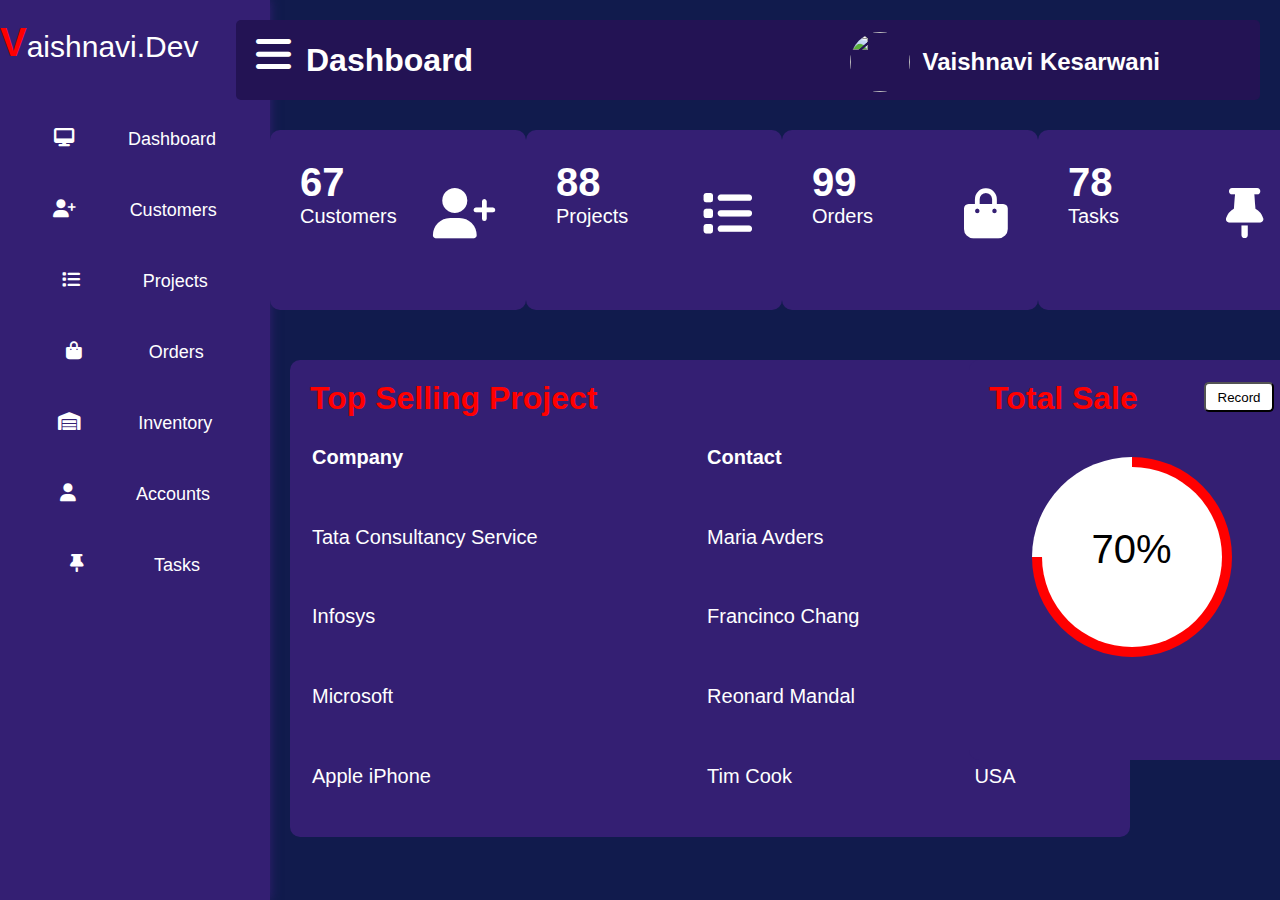
==== index.html @ 389d559a "Add files via upload" ====
<!DOCTYPE html>
<html lang="en">
<head>
    <meta charset="UTF-8">
    <meta name="viewport" content="width=device-width, initial-scale=1.0">
    <title>Dashboard</title>
    <link rel="stylesheet" href="dashboard.css">
    <link rel="stylesheet" href="https://cdnjs.cloudflare.com/ajax/libs/font-awesome/6.4.2/css/all.min.css">
</head>
<body>
    <div class="container">
        <input type="checkbox" id="check">
        
        <nav>
            <label for="check"><i class="fas fa-bars" id="sidebar_btn"></i></label>
            <h1>Dashboard</h1>
            <img src="C:\Users\omkes\Desktop\girl2.jpg" height="60px" width="60px">
            <h2>Vaishnavi Kesarwani</h2>
        </nav>
        <div class="sidebar">
            <div class="profile">
            <h1>V</h1>
            <p>aishnavi.Dev</p>
        </div>

        <a href="#"><i class="fas fa-desktop"></i><span>Dashboard</span></a>
        <a href="#"><i class="fa-solid fa-user-plus"></i><span>Customers</span></a>
        <a href="#"><i class="fa-solid fa-list"></i><span>Projects</span></a>
        <a href="#"><i class="fa-solid fa-bag-shopping"></i><span>Orders</span></a>
        <a href="#"><i class="fa-solid fa-warehouse"></i><span>Inventory</span></a>
        <a href="#"><i class="fa-solid fa-user"></i><span>Accounts</span></a>
        <a href="#"><i class="fa-solid fa-thumbtack"></i><span>Tasks</span></a>
        
        </div>

        <div class="card">
            <div class="card1"><h1>67</h1>
            <p>Customers</p>
            <div><i class="fa-solid fa-user-plus"></i></div>
            </div>
            <div class="card1"><h1>88</h1>
                <p>Projects</p>
                <div><i class="fa-solid fa-list"></i></div>
            </div>
            <div class="card1"><h1>99</h1>
                <p>Orders</p>
                <div><i class="fa-solid fa-bag-shopping"></i></div>
            </div>
            <div class="card1"><h1>78</h1>
                <p>Tasks</p>
                <div><i class="fa-solid fa-thumbtack"></i></div>
            </div>

            <div class="table">
                <h1>Top Selling Project</h1>
                <input type="submit" value="Record">
                <table height="400px" width="800px">
                    <tr>
                        <th>Company</th>
                        <th>Contact</th>
                        <th>Country</th>
                    </tr>
                    <tr>
                        <td>Tata Consultancy Service</td>
                        <td>Maria Avders</td>
                        <td>India</td>
                    </tr>
                    <tr>
                        <td>Infosys</td>
                        <td>Francinco Chang</td>
                        <td>India</td>    
                    </tr>
                    <tr>
                        <td>Microsoft</td>
                        <td>Reonard Mandal</td>
                        <td>USA</td>    
                    </tr> 
                    <tr>
                        <td>Apple iPhone</td>
                        <td>Tim Cook</td>
                        <td>USA</td>    
                    </tr>
                </table>
            </div>

            <div class="total_sale">
                <h1>Total Sale</h1>
                <input type="submit" value="Record">
                <div><p>70%</p></div>
            </div>
        </div>
    </div>
</body>

</html>
---- dashboard.css ----
*{
    margin: 0;
    padding: 0;
    box-sizing: border-box;
    font-family: sans-serif;
}

.container{
    height: 900px;
    width: 100%;
   
    background-color: rgb(17, 27, 77);
    
}

.sidebar{
    height:900px;
    width: 270px;
    background-color: rgb(52, 31, 115);
    box-shadow: 0 0 10px  rgb(52, 31, 115);
    display: flex;
    flex-direction:column ;
    text-align: center;
    transition: all 1s;
}

.sidebar .profile{
    display: flex;
    margin-top: 20px;
    transition: all 1s;
}

.sidebar .profile h1{
    color: red;
    font-size: 40px;
    transition: all 1s;
}

.sidebar .profile p{
    color: white;
    font-size: 30px;
    margin-top: 10px;
    margin-bottom: 40px;
    
}

.sidebar a{
    text-decoration: none;
    color: white;
    display: block;
    padding: 25px 0px;
  
    font-size: 18px;
    display: flex;
    justify-content: space-evenly;
}

.sidebar a:hover{
    background-color: rgb(35, 35, 86);
    display: block;
    display: flex;
    justify-content: space-evenly;

}

nav{
    height: 80px;
    width: 80%;
    line-height: 50px;
    float: right;
    background-color:rgb(35, 19, 84) ;
    position: absolute;
    top: 20px;
    right: 20px;
    border-radius: 5px;
    transition: all 1s;
    }

nav h1{
    color: white;
    padding: 15px 0px;
    position: absolute;
    left: 70px;
}
nav img{
    border-radius: 50%;
    float: right;
    position: absolute;
    top: 12px;
    right: 350px;
}   
nav h2{
    color: white;
    float: left;
    position: absolute;
    top:17px;
    right: 100px;

}

label{
    font-size: 40px;
    color: white;
    position: absolute;
    top: 10px;
    left: 20px;
}

.card{
    width: 80%;
    height: 200px;
    display: flex;
    justify-content: space-evenly;
    position: absolute;
    top:130px;
    left: 270px;
    transition: all 1s;
}

.card1{
    height: 180px;
    width: 280px;
    color: white;
    background-color:  rgb(52, 31, 115);
    transition: all 1s;
    border-radius: 10px;
    padding: 30px 30px;
}

.card1 h1{
    font-size: 40px;
    font-weight: 800;
}
.card1 p{
    color: white;
    font-size: 20px;
}

.card1 div i{
    font-size: 50px;
    float: right;
    margin-top: -40px;
    
}

.card1:hover{
    box-shadow: 0 0 10px rgb(34, 34, 149);
    height: 186px;
    width: 290px;
    cursor: pointer;
    
}

.table{
    position: absolute;
    top:200px;
    left: 20px;
    background-color:  rgb(52, 31, 115);
    border-radius: 10px;
    margin-top: 30px;
    padding: 20px 20px;
    transition: all 1s;
}

table{
    text-align: left;
    font-size: 20px;
    color: white;
    transition: all 1s;
} 

.table h1{
    color: red;
}

.table input{
    float: right;
    background-color: white;
    height: 30px;
    width: 70px;
    border-radius: 5px;
    margin-top: -35px;
    margin-left: -75px;
cursor: pointer;
}

.total_sale{
    height: 400px;
    width: 325px;
    background-color:  rgb(52, 31, 115);
    position: absolute;
    top:200px;
   right: 0px;
   margin-top: 30px;
   border-radius: 10px;
   padding: 20px 20px;
   transition: all 1s;
}


.total_sale h1{
    color: red;
}

.total_sale input{
    float: right;
    background-color: white;
    height: 30px;
    width: 70px;
    border-radius: 5px;
    margin-top: -35px;
    margin-left: -75px;
cursor: pointer;
}

.total_sale div{
    height: 200px;
    width: 200px;
    border-radius: 50%;
    background-image:conic-gradient(red 0deg,red 270deg, white 270deg, white 360deg);
    text-align: center;
    margin: auto;
    margin-top: 40px;
    padding: 10px 0px;
}

.total_sale  div p{
    height: 180px;
    width: 180px;
    background-color: white;
    border-radius: 50%;
    font-size: 40px;
    font-weight: 500;
    padding: 60px 0px;
    margin-left: 10px;
    }

    #check:checked ~ .sidebar{
        left: -190px;
        width: 100px;
    }
    
    #check:checked ~ .sidebar a span{
        display: none;
    }
    
    #check:checked ~ .sidebar a{
        font-size: 25px;
        margin-left: 0px;
        width: 80px;
        display: block;
    }
    
    #check:checked ~ .sidebar .profile p{
        display: none;

    }

    #check:checked ~ .sidebar .profile h1{
        margin-left:20px;

    }

    #check:checked ~ nav{
        width: 90%;
    }

    #check:checked ~ .card{
        width: 90%;
    margin-left: -170px;
    }

    #check:checked ~ .card .card1{
        width: 300px;
        
    }

    #check:checked ~ .card .table{
        width: 900px;
        margin-left: 10px;
    }

    #check:checked ~ .card .total_sale{
        width: 400px;
    }

    #check{
        display: none;
    }
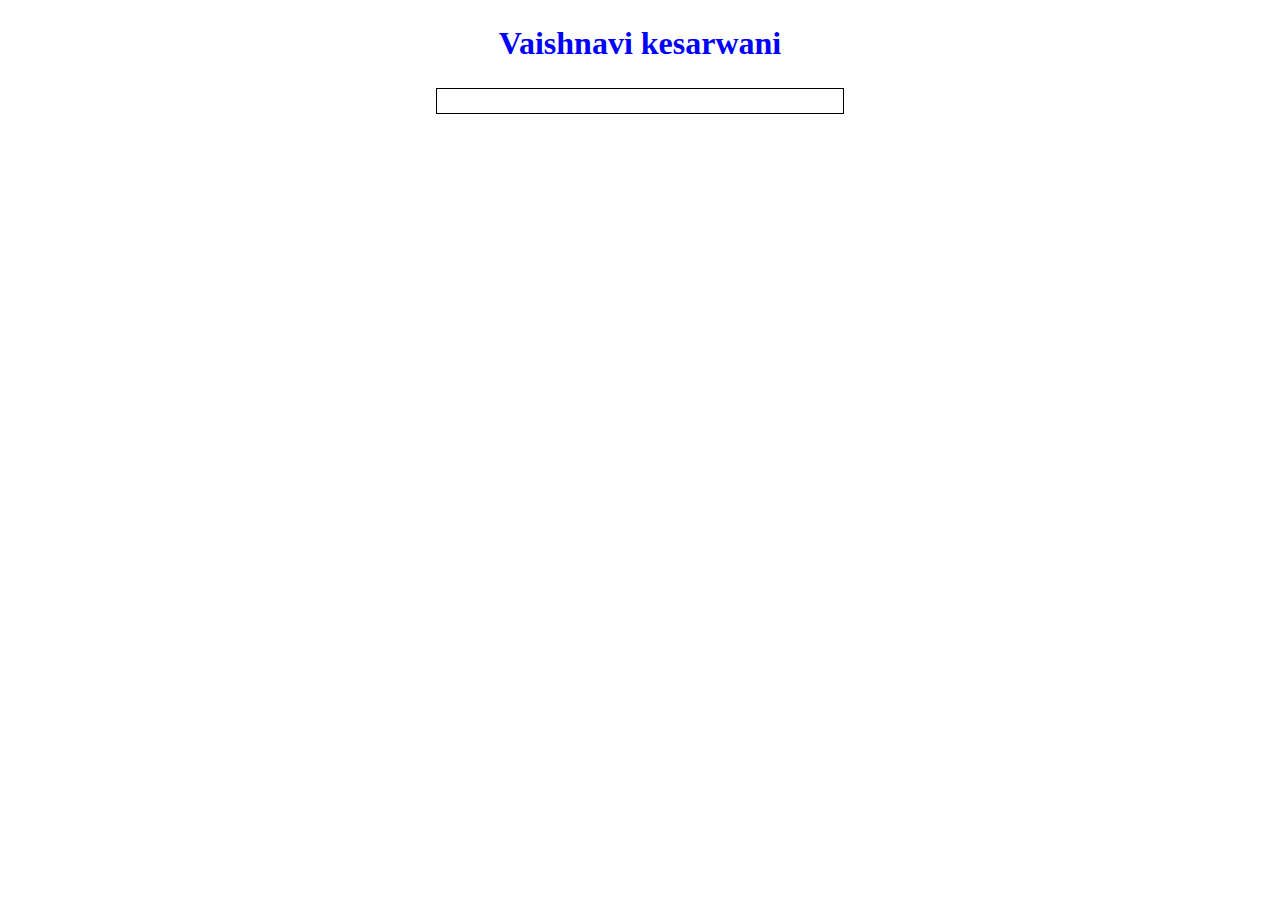
==== commit 9b9bfccd: "multieffect design" ====
--- a/index.html
+++ b/index.html
@@ -3,93 +3,22 @@
 <head>
     <meta charset="UTF-8">
     <meta name="viewport" content="width=device-width, initial-scale=1.0">
-    <title>Dashboard</title>
-    <link rel="stylesheet" href="dashboard.css">
-    <link rel="stylesheet" href="https://cdnjs.cloudflare.com/ajax/libs/font-awesome/6.4.2/css/all.min.css">
+    <title>Multiside Effect</title>
+    <link rel="stylesheet" href="multieffect.css">
+    <link rel="stylesheet" href="https://cdnjs.cloudflare.com/ajax/libs/font-awesome/6.4.2/css/all.min.css" integrity="sha512-z3gLpd7yknf1YoNbCzqRKc4qyor8gaKU1qmn+CShxbuBusANI9QpRohGBreCFkKxLhei6S9CQXFEbbKuqLg0DA==" crossorigin="anonymous" referrerpolicy="no-referrer" />
+
 </head>
 <body>
-    <div class="container">
-        <input type="checkbox" id="check">
-        
-        <nav>
-            <label for="check"><i class="fas fa-bars" id="sidebar_btn"></i></label>
-            <h1>Dashboard</h1>
-            <img src="C:\Users\omkes\Desktop\girl2.jpg" height="60px" width="60px">
-            <h2>Vaishnavi Kesarwani</h2>
-        </nav>
-        <div class="sidebar">
-            <div class="profile">
-            <h1>V</h1>
-            <p>aishnavi.Dev</p>
-        </div>
+    <h1>Vaishnavi kesarwani</h1>
+    <div class="box">
+        <a href="#" class="box-img">
+            <img src="C:\Users\omkes\Desktop\html files\soft.jpg" alt="">
+            <div class="over-layer">
+                <!-- <i class="fa-solid fa-magnifying-glass"></i> -->
+                <i class="fa fa-search"></i>
 
-        <a href="#"><i class="fas fa-desktop"></i><span>Dashboard</span></a>
-        <a href="#"><i class="fa-solid fa-user-plus"></i><span>Customers</span></a>
-        <a href="#"><i class="fa-solid fa-list"></i><span>Projects</span></a>
-        <a href="#"><i class="fa-solid fa-bag-shopping"></i><span>Orders</span></a>
-        <a href="#"><i class="fa-solid fa-warehouse"></i><span>Inventory</span></a>
-        <a href="#"><i class="fa-solid fa-user"></i><span>Accounts</span></a>
-        <a href="#"><i class="fa-solid fa-thumbtack"></i><span>Tasks</span></a>
-        
-        </div>
-
-        <div class="card">
-            <div class="card1"><h1>67</h1>
-            <p>Customers</p>
-            <div><i class="fa-solid fa-user-plus"></i></div>
             </div>
-            <div class="card1"><h1>88</h1>
-                <p>Projects</p>
-                <div><i class="fa-solid fa-list"></i></div>
-            </div>
-            <div class="card1"><h1>99</h1>
-                <p>Orders</p>
-                <div><i class="fa-solid fa-bag-shopping"></i></div>
-            </div>
-            <div class="card1"><h1>78</h1>
-                <p>Tasks</p>
-                <div><i class="fa-solid fa-thumbtack"></i></div>
-            </div>
-
-            <div class="table">
-                <h1>Top Selling Project</h1>
-                <input type="submit" value="Record">
-                <table height="400px" width="800px">
-                    <tr>
-                        <th>Company</th>
-                        <th>Contact</th>
-                        <th>Country</th>
-                    </tr>
-                    <tr>
-                        <td>Tata Consultancy Service</td>
-                        <td>Maria Avders</td>
-                        <td>India</td>
-                    </tr>
-                    <tr>
-                        <td>Infosys</td>
-                        <td>Francinco Chang</td>
-                        <td>India</td>    
-                    </tr>
-                    <tr>
-                        <td>Microsoft</td>
-                        <td>Reonard Mandal</td>
-                        <td>USA</td>    
-                    </tr> 
-                    <tr>
-                        <td>Apple iPhone</td>
-                        <td>Tim Cook</td>
-                        <td>USA</td>    
-                    </tr>
-                </table>
-            </div>
-
-            <div class="total_sale">
-                <h1>Total Sale</h1>
-                <input type="submit" value="Record">
-                <div><p>70%</p></div>
-            </div>
-        </div>
+        </a>
     </div>
 </body>
-
 </html>--- a/multieffect.css
+++ b/multieffect.css
@@ -0,0 +1,104 @@
+h1{
+    text-align: center;
+    line-height: 45px;
+    color: blue;
+}
+
+.box{
+    width: 400px;
+    border: 1px solid black;
+    margin: 0 auto;
+    padding: 3px;
+    position: relative;
+    overflow: hidden;
+}
+
+.box-img{
+    display: block;
+}
+
+.box-img img{
+    width: 100%;
+    height: auto;
+}
+
+.over-layer{
+    position: absolute;
+    top: 0;
+    left: 0;
+    width: 100%;
+    height: 100%;
+    text-align: center;
+}
+
+.box-img:before,
+ .box-img:after,
+.box-img .over-layer:before,
+.box-img .over-layer:after{
+    content: "";
+    width: 50%;
+    height: 50%;
+    position: absolute;
+    background: rgba(255, 255, 255, 0.4);
+    transition: all 0.4s ease-in-out 0s;
+}
+
+.box .box-img:before{
+    left: -100%;
+    top: 0;
+}
+
+.box:hover .box-img:before{
+    left:0%;
+}
+
+.box .box-img:after{
+    top: -100%;
+    right: 0;
+    background: rgba(255, 255, 255, 0.8);
+}
+
+.box:hover .box-img::after{
+    right:0%;
+    top:0%;
+}
+
+.box .over-layer:before{
+    left: 0;
+    bottom: -100%;
+    background: rgba(255, 255, 255, 0.8);
+}
+
+.box-img:hover .over-layer:before{
+   bottom: 0;
+   left: 0;
+}
+
+.box .over-layer:after{
+    right: 0;
+    bottom: -100%;
+    background: rgba(255, 255, 255, 0.4);
+}
+
+.box-img:hover .over-layer:after{
+    bottom: 0;
+    right: 0;
+ }
+ 
+ .box .over-layer i{
+    position: relative;
+    top:40%;
+    font-size: 35px;
+    color: red;
+    z-index: 1;
+    opacity: 0;
+    transition: all .40s ease-in-out 0.1s;
+}
+
+.box:hover .over-layer i{
+    opacity: 1;
+    transition-delay: 0.1s;
+}
+
+
+
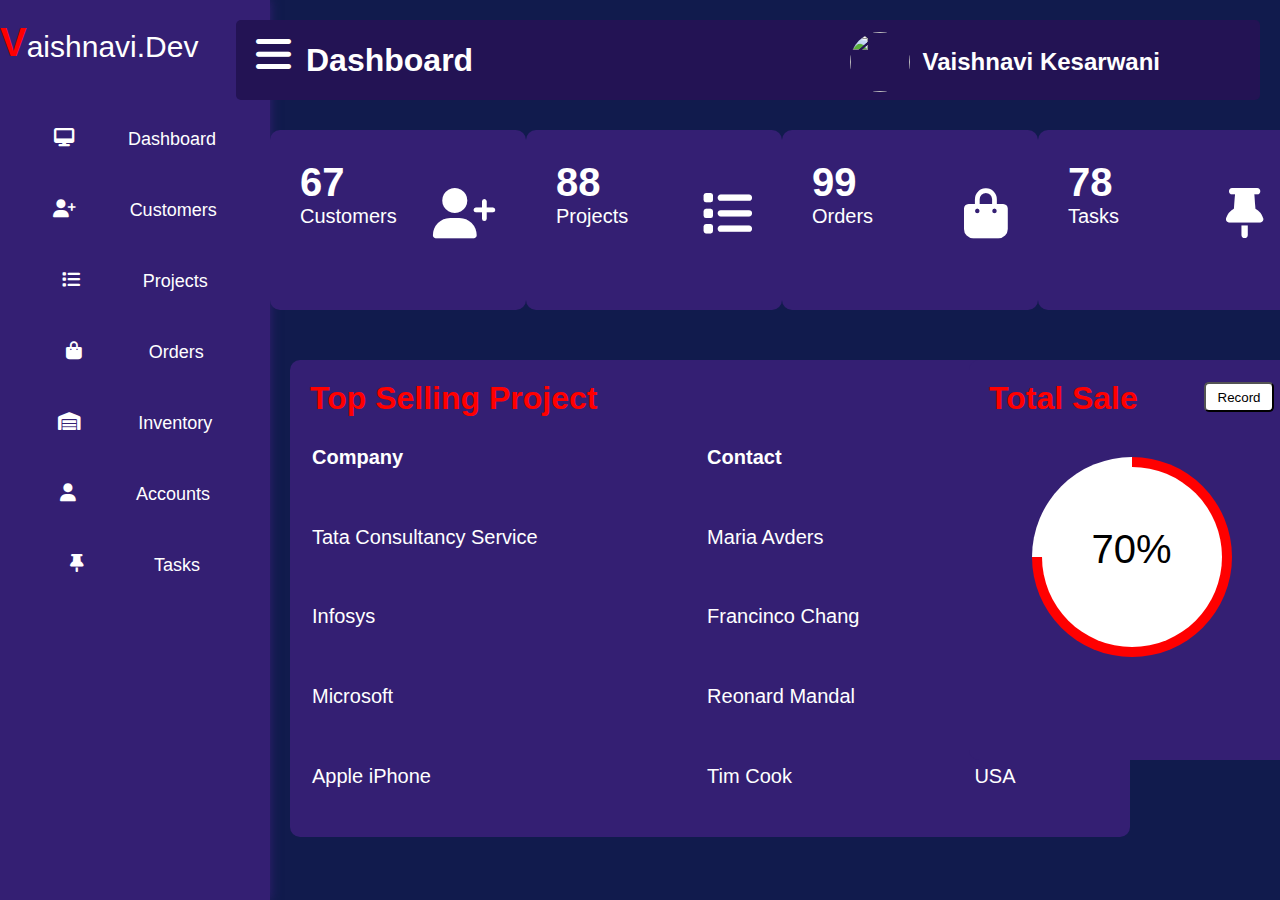
==== commit f4a7a0b5: "Update and rename dashboard.html to index.html" ====
--- a/index.html
+++ b/index.html
@@ -3,22 +3,93 @@
 <head>
     <meta charset="UTF-8">
     <meta name="viewport" content="width=device-width, initial-scale=1.0">
-    <title>Multiside Effect</title>
-    <link rel="stylesheet" href="multieffect.css">
-    <link rel="stylesheet" href="https://cdnjs.cloudflare.com/ajax/libs/font-awesome/6.4.2/css/all.min.css" integrity="sha512-z3gLpd7yknf1YoNbCzqRKc4qyor8gaKU1qmn+CShxbuBusANI9QpRohGBreCFkKxLhei6S9CQXFEbbKuqLg0DA==" crossorigin="anonymous" referrerpolicy="no-referrer" />
-
+    <title>Dashboard</title>
+    <link rel="stylesheet" href="dashboard.css">
+    <link rel="stylesheet" href="https://cdnjs.cloudflare.com/ajax/libs/font-awesome/6.4.2/css/all.min.css">
 </head>
 <body>
-    <h1>Vaishnavi kesarwani</h1>
-    <div class="box">
-        <a href="#" class="box-img">
-            <img src="C:\Users\omkes\Desktop\html files\soft.jpg" alt="">
-            <div class="over-layer">
-                <!-- <i class="fa-solid fa-magnifying-glass"></i> -->
-                <i class="fa fa-search"></i>
+    <div class="container">
+        <input type="checkbox" id="check">
+        
+        <nav>
+            <label for="check"><i class="fas fa-bars" id="sidebar_btn"></i></label>
+            <h1>Dashboard</h1>
+            <img src="C:\Users\omkes\Desktop\html files\girl2.jpg" height="60px" width="60px">
+            <h2>Vaishnavi Kesarwani</h2>
+        </nav>
+        <div class="sidebar">
+            <div class="profile">
+            <h1>V</h1>
+            <p>aishnavi.Dev</p>
+        </div>
 
+        <a href="#"><i class="fas fa-desktop"></i><span>Dashboard</span></a>
+        <a href="#"><i class="fa-solid fa-user-plus"></i><span>Customers</span></a>
+        <a href="#"><i class="fa-solid fa-list"></i><span>Projects</span></a>
+        <a href="#"><i class="fa-solid fa-bag-shopping"></i><span>Orders</span></a>
+        <a href="#"><i class="fa-solid fa-warehouse"></i><span>Inventory</span></a>
+        <a href="#"><i class="fa-solid fa-user"></i><span>Accounts</span></a>
+        <a href="#"><i class="fa-solid fa-thumbtack"></i><span>Tasks</span></a>
+        
+        </div>
+
+        <div class="card">
+            <div class="card1"><h1>67</h1>
+            <p>Customers</p>
+            <div><i class="fa-solid fa-user-plus"></i></div>
             </div>
-        </a>
+            <div class="card1"><h1>88</h1>
+                <p>Projects</p>
+                <div><i class="fa-solid fa-list"></i></div>
+            </div>
+            <div class="card1"><h1>99</h1>
+                <p>Orders</p>
+                <div><i class="fa-solid fa-bag-shopping"></i></div>
+            </div>
+            <div class="card1"><h1>78</h1>
+                <p>Tasks</p>
+                <div><i class="fa-solid fa-thumbtack"></i></div>
+            </div>
+
+            <div class="table">
+                <h1>Top Selling Project</h1>
+                <input type="submit" value="Record">
+                <table height="400px" width="800px">
+                    <tr>
+                        <th>Company</th>
+                        <th>Contact</th>
+                        <th>Country</th>
+                    </tr>
+                    <tr>
+                        <td>Tata Consultancy Service</td>
+                        <td>Maria Avders</td>
+                        <td>India</td>
+                    </tr>
+                    <tr>
+                        <td>Infosys</td>
+                        <td>Francinco Chang</td>
+                        <td>India</td>    
+                    </tr>
+                    <tr>
+                        <td>Microsoft</td>
+                        <td>Reonard Mandal</td>
+                        <td>USA</td>    
+                    </tr> 
+                    <tr>
+                        <td>Apple iPhone</td>
+                        <td>Tim Cook</td>
+                        <td>USA</td>    
+                    </tr>
+                </table>
+            </div>
+
+            <div class="total_sale">
+                <h1>Total Sale</h1>
+                <input type="submit" value="Record">
+                <div><p>70%</p></div>
+            </div>
+        </div>
     </div>
 </body>
-</html>+
+</html>
--- a/dashboard.css
+++ b/dashboard.css
@@ -0,0 +1,289 @@
+*{
+    margin: 0;
+    padding: 0;
+    box-sizing: border-box;
+    font-family: sans-serif;
+}
+
+.container{
+    height: 900px;
+    width: 100%;
+   
+    background-color: rgb(17, 27, 77);
+    
+}
+
+.sidebar{
+    height:900px;
+    width: 270px;
+    background-color: rgb(52, 31, 115);
+    box-shadow: 0 0 10px  rgb(52, 31, 115);
+    display: flex;
+    flex-direction:column ;
+    text-align: center;
+    transition: all 1s;
+}
+
+.sidebar .profile{
+    display: flex;
+    margin-top: 20px;
+    transition: all 1s;
+}
+
+.sidebar .profile h1{
+    color: red;
+    font-size: 40px;
+    transition: all 1s;
+}
+
+.sidebar .profile p{
+    color: white;
+    font-size: 30px;
+    margin-top: 10px;
+    margin-bottom: 40px;
+    
+}
+
+.sidebar a{
+    text-decoration: none;
+    color: white;
+    display: block;
+    padding: 25px 0px;
+  
+    font-size: 18px;
+    display: flex;
+    justify-content: space-evenly;
+}
+
+.sidebar a:hover{
+    background-color: rgb(35, 35, 86);
+    display: block;
+    display: flex;
+    justify-content: space-evenly;
+
+}
+
+nav{
+    height: 80px;
+    width: 80%;
+    line-height: 50px;
+    float: right;
+    background-color:rgb(35, 19, 84) ;
+    position: absolute;
+    top: 20px;
+    right: 20px;
+    border-radius: 5px;
+    transition: all 1s;
+    }
+
+nav h1{
+    color: white;
+    padding: 15px 0px;
+    position: absolute;
+    left: 70px;
+}
+nav img{
+    border-radius: 50%;
+    float: right;
+    position: absolute;
+    top: 12px;
+    right: 350px;
+}   
+nav h2{
+    color: white;
+    float: left;
+    position: absolute;
+    top:17px;
+    right: 100px;
+
+}
+
+label{
+    font-size: 40px;
+    color: white;
+    position: absolute;
+    top: 10px;
+    left: 20px;
+}
+
+.card{
+    width: 80%;
+    height: 200px;
+    display: flex;
+    justify-content: space-evenly;
+    position: absolute;
+    top:130px;
+    left: 270px;
+    transition: all 1s;
+}
+
+.card1{
+    height: 180px;
+    width: 280px;
+    color: white;
+    background-color:  rgb(52, 31, 115);
+    transition: all 1s;
+    border-radius: 10px;
+    padding: 30px 30px;
+}
+
+.card1 h1{
+    font-size: 40px;
+    font-weight: 800;
+}
+.card1 p{
+    color: white;
+    font-size: 20px;
+}
+
+.card1 div i{
+    font-size: 50px;
+    float: right;
+    margin-top: -40px;
+    
+}
+
+.card1:hover{
+    box-shadow: 0 0 10px rgb(34, 34, 149);
+    height: 186px;
+    width: 290px;
+    cursor: pointer;
+    
+}
+
+.table{
+    position: absolute;
+    top:200px;
+    left: 20px;
+    background-color:  rgb(52, 31, 115);
+    border-radius: 10px;
+    margin-top: 30px;
+    padding: 20px 20px;
+    transition: all 1s;
+}
+
+table{
+    text-align: left;
+    font-size: 20px;
+    color: white;
+    transition: all 1s;
+} 
+
+.table h1{
+    color: red;
+}
+
+.table input{
+    float: right;
+    background-color: white;
+    height: 30px;
+    width: 70px;
+    border-radius: 5px;
+    margin-top: -35px;
+    margin-left: -75px;
+cursor: pointer;
+}
+
+.total_sale{
+    height: 400px;
+    width: 325px;
+    background-color:  rgb(52, 31, 115);
+    position: absolute;
+    top:200px;
+   right: 0px;
+   margin-top: 30px;
+   border-radius: 10px;
+   padding: 20px 20px;
+   transition: all 1s;
+}
+
+
+.total_sale h1{
+    color: red;
+}
+
+.total_sale input{
+    float: right;
+    background-color: white;
+    height: 30px;
+    width: 70px;
+    border-radius: 5px;
+    margin-top: -35px;
+    margin-left: -75px;
+cursor: pointer;
+}
+
+.total_sale div{
+    height: 200px;
+    width: 200px;
+    border-radius: 50%;
+    background-image:conic-gradient(red 0deg,red 270deg, white 270deg, white 360deg);
+    text-align: center;
+    margin: auto;
+    margin-top: 40px;
+    padding: 10px 0px;
+}
+
+.total_sale  div p{
+    height: 180px;
+    width: 180px;
+    background-color: white;
+    border-radius: 50%;
+    font-size: 40px;
+    font-weight: 500;
+    padding: 60px 0px;
+    margin-left: 10px;
+    }
+
+    #check:checked ~ .sidebar{
+        left: -190px;
+        width: 100px;
+    }
+    
+    #check:checked ~ .sidebar a span{
+        display: none;
+    }
+    
+    #check:checked ~ .sidebar a{
+        font-size: 25px;
+        margin-left: 0px;
+        width: 80px;
+        display: block;
+    }
+    
+    #check:checked ~ .sidebar .profile p{
+        display: none;
+
+    }
+
+    #check:checked ~ .sidebar .profile h1{
+        margin-left:20px;
+
+    }
+
+    #check:checked ~ nav{
+        width: 90%;
+    }
+
+    #check:checked ~ .card{
+        width: 90%;
+    margin-left: -170px;
+    }
+
+    #check:checked ~ .card .card1{
+        width: 300px;
+        
+    }
+
+    #check:checked ~ .card .table{
+        width: 900px;
+        margin-left: 10px;
+    }
+
+    #check:checked ~ .card .total_sale{
+        width: 400px;
+    }
+
+    #check{
+        display: none;
+    }
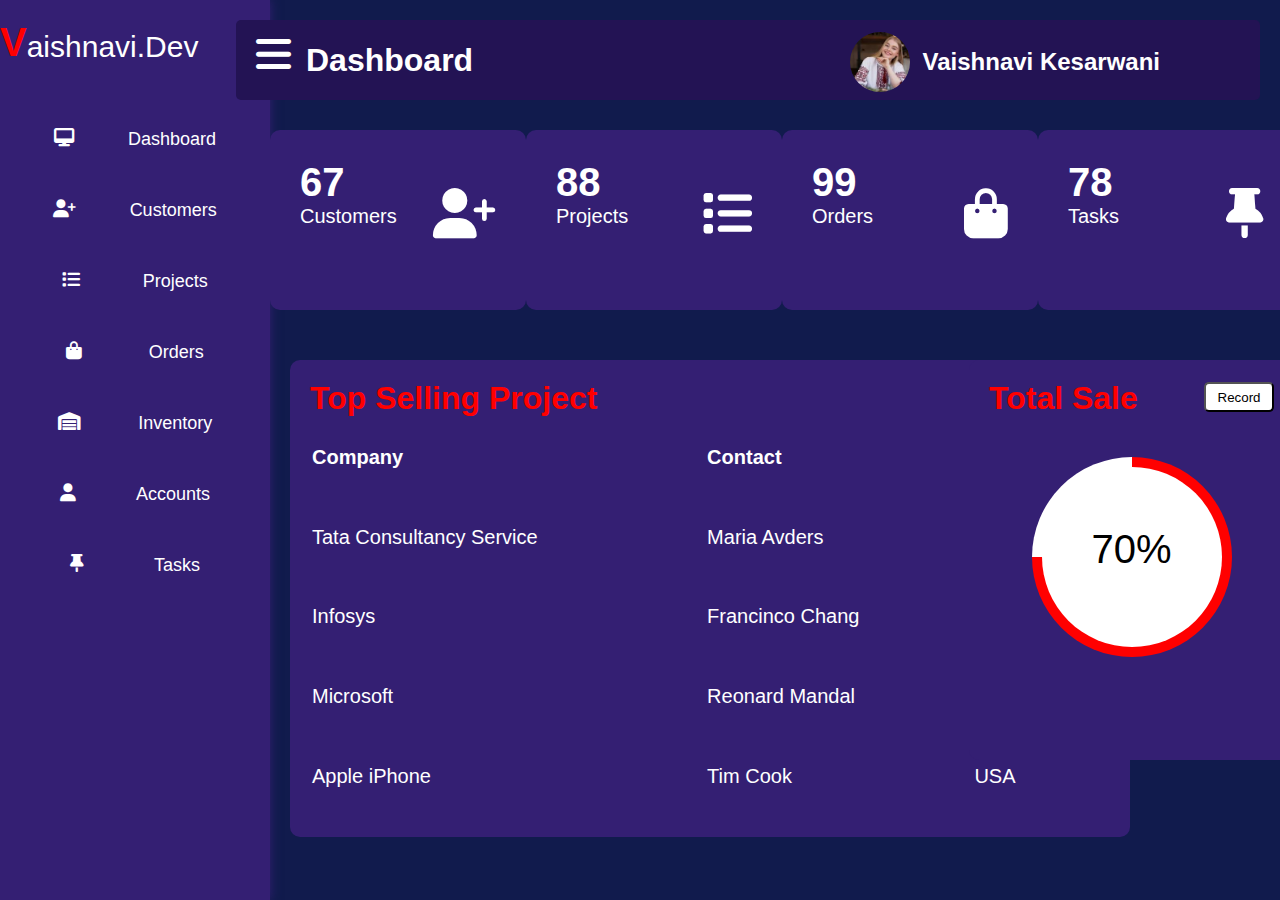
==== commit 974b4b4e: "Update index.html" ====
--- a/index.html
+++ b/index.html
@@ -14,7 +14,7 @@
         <nav>
             <label for="check"><i class="fas fa-bars" id="sidebar_btn"></i></label>
             <h1>Dashboard</h1>
-            <img src="C:\Users\omkes\Desktop\html files\girl2.jpg" height="60px" width="60px">
+            <img src="girl2.jpg" height="60px" width="60px">
             <h2>Vaishnavi Kesarwani</h2>
         </nav>
         <div class="sidebar">
